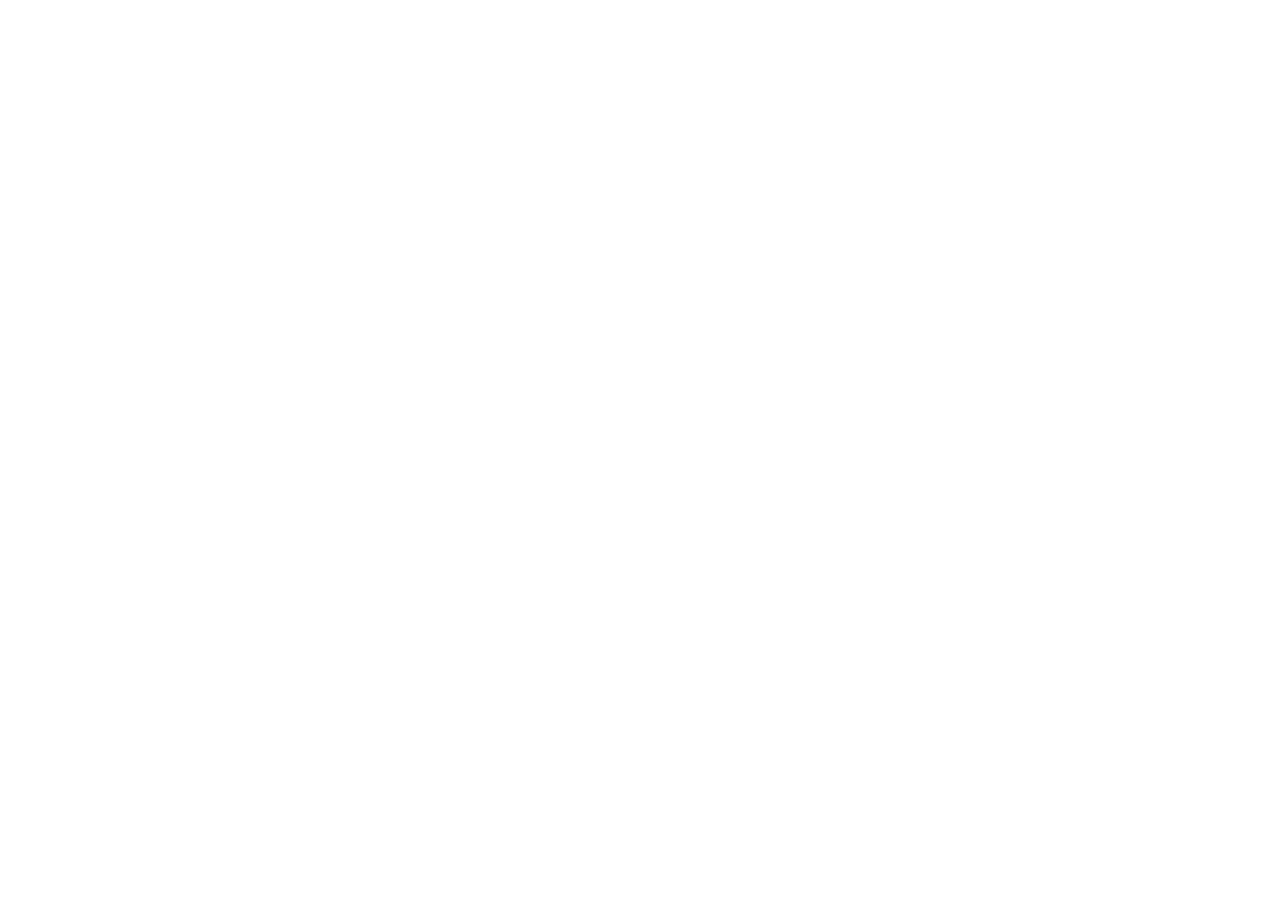
==== index.html @ c9821f2e "init commit" ====
<!DOCTYPE html>
<html lang="en">
<head>
    <meta charset="UTF-8">
    <meta name="viewport" content="width=device-width, initial-scale=1.0">
    <title>Document</title>
</head>
<body>
    
</body>
</html>
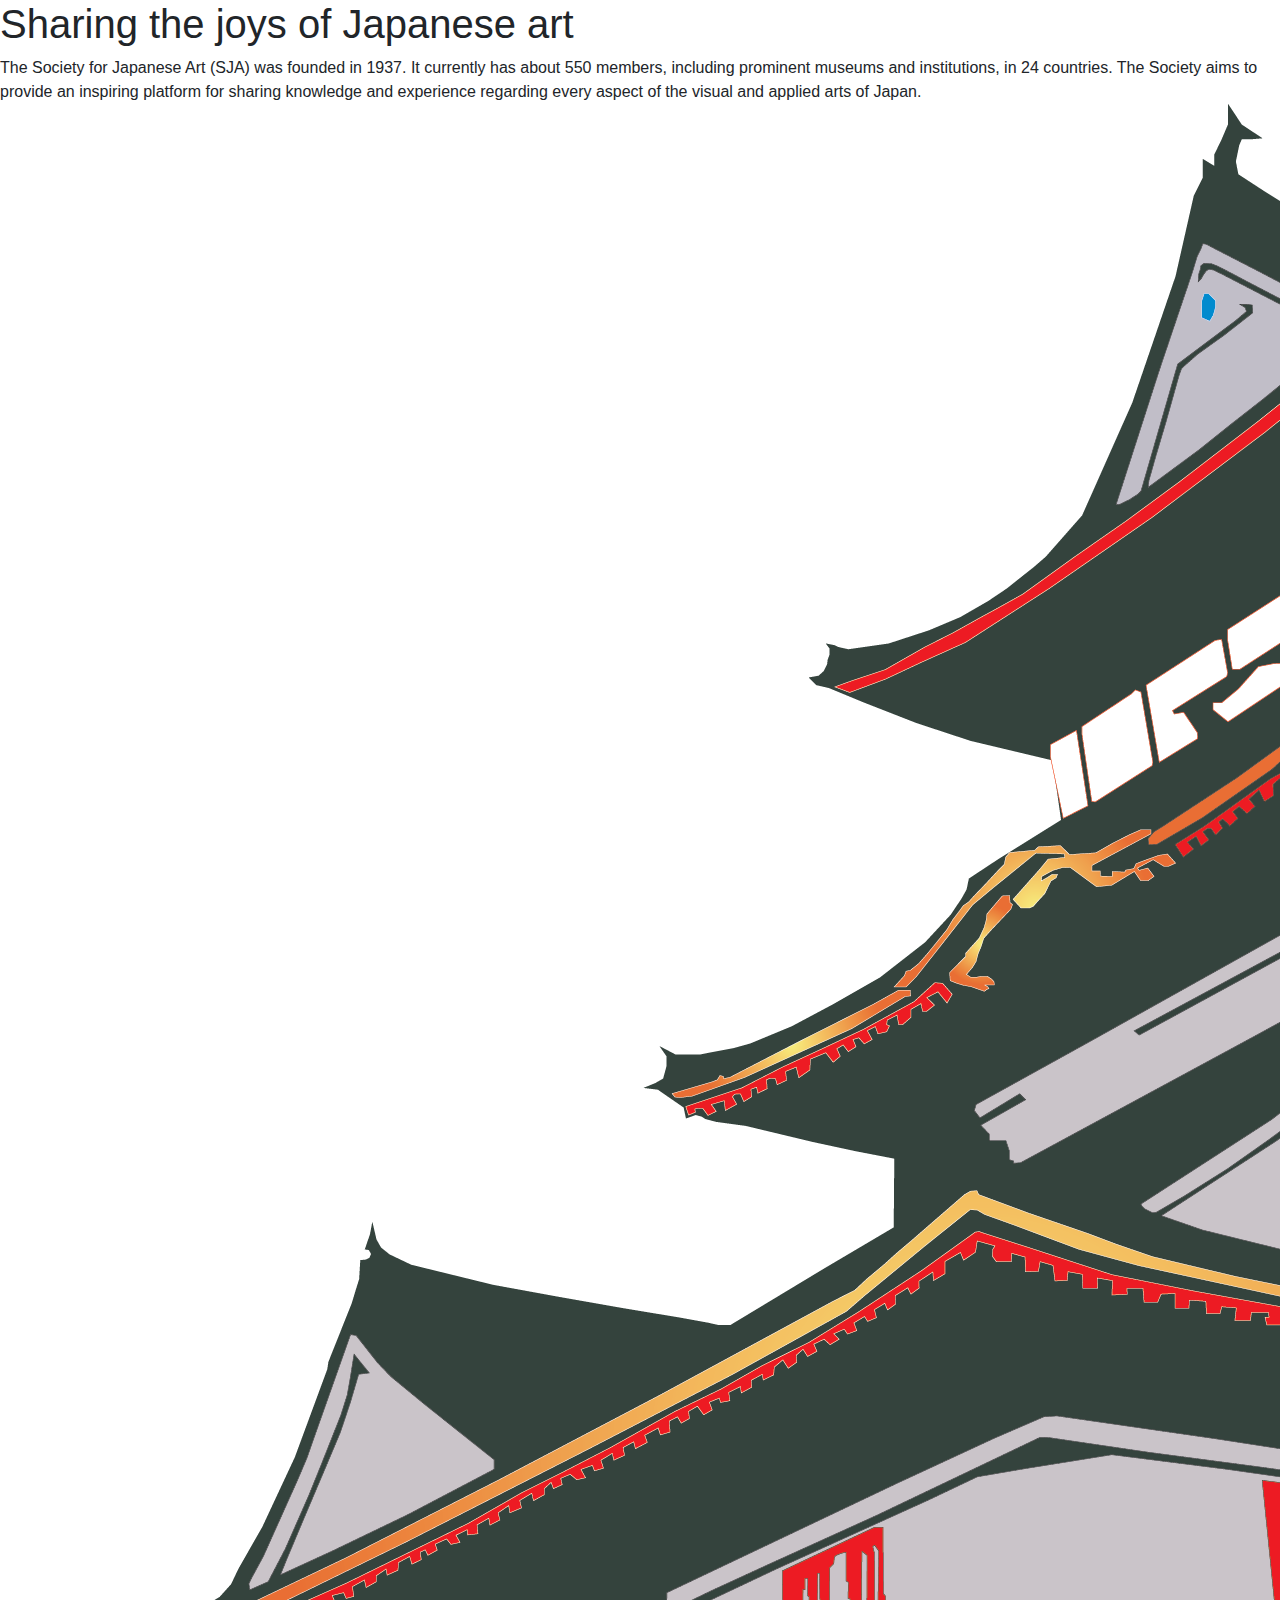
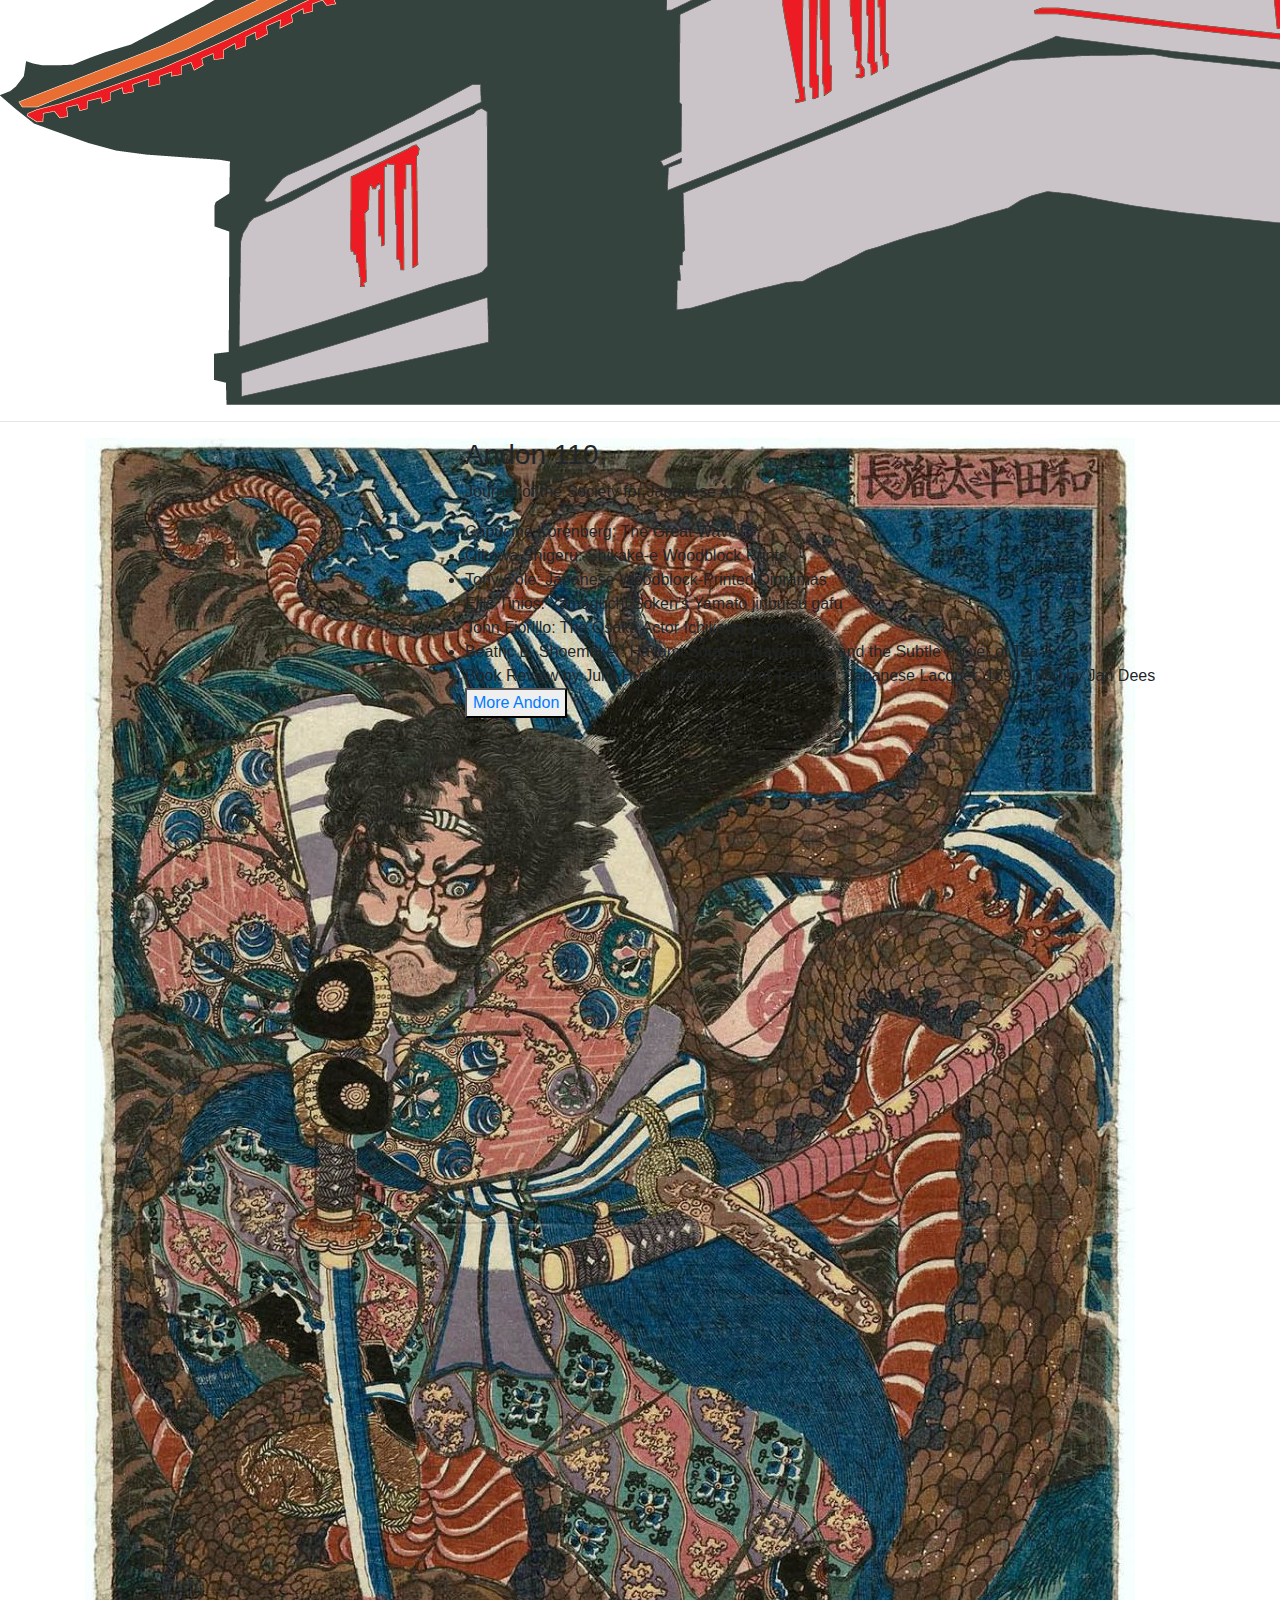
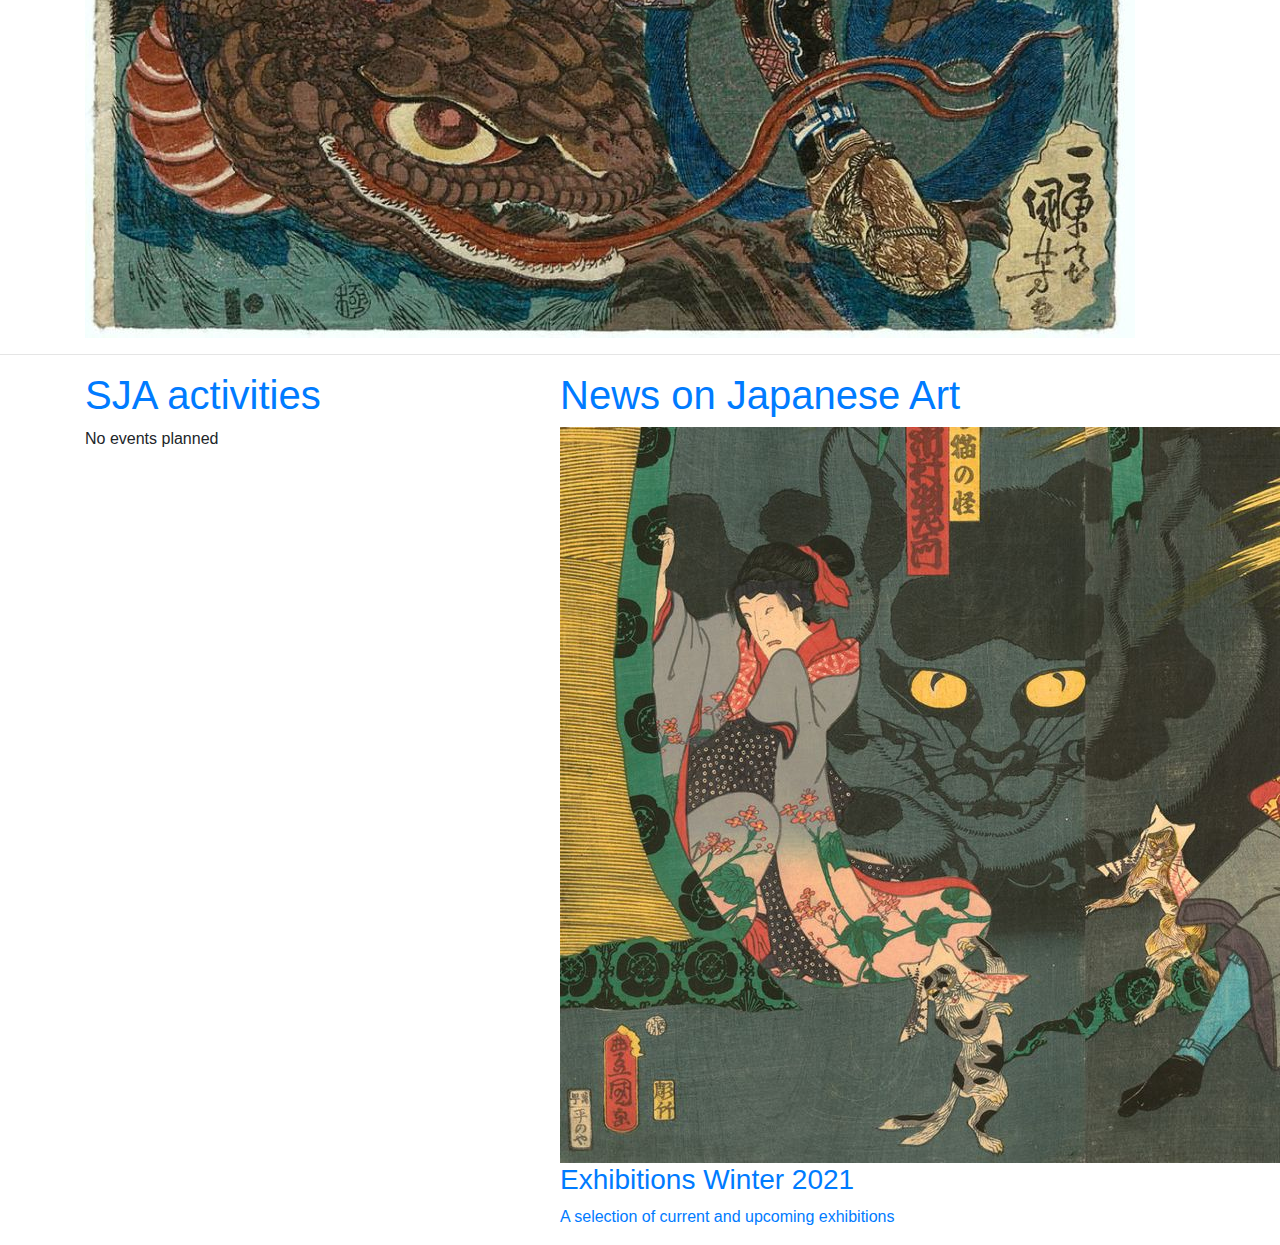
==== commit 058bd001: "index page added" ====
--- a/index.html
+++ b/index.html
@@ -4,8 +4,77 @@
     <meta charset="UTF-8">
     <meta name="viewport" content="width=device-width, initial-scale=1.0">
     <title>Document</title>
+    <script src="https://code.jquery.com/jquery-3.5.1.min.js" integrity="sha256-9/aliU8dGd2tb6OSsuzixeV4y/faTqgFtohetphbbj0=" crossorigin="anonymous"></script>
+    <link rel="stylesheet" href="https://stackpath.bootstrapcdn.com/bootstrap/4.5.2/css/bootstrap.min.css" integrity="sha384-JcKb8q3iqJ61gNV9KGb8thSsNjpSL0n8PARn9HuZOnIxN0hoP+VmmDGMN5t9UJ0Z" crossorigin="anonymous">
+    <script src="https://stackpath.bootstrapcdn.com/bootstrap/4.5.2/js/bootstrap.min.js" integrity="sha384-B4gt1jrGC7Jh4AgTPSdUtOBvfO8shuf57BaghqFfPlYxofvL8/KUEfYiJOMMV+rV" crossorigin="anonymous"></script>
+    <link rel="stylesheet" href="style.css">
 </head>
 <body>
-    
+    <header class="header__menu">
+
+    </header>
+
+    <div class="block__menu">
+        <div class="text">
+            <h1>Sharing the joys of Japanese art</h1>
+            <span>The Society for Japanese Art (SJA) was founded in 1937. It currently has about 550 members, including prominent museums and institutions, in 24 countries. The Society aims to provide an inspiring platform for sharing knowledge and experience regarding every aspect of the visual and applied arts of Japan.</span>
+        </div>
+        <div class="img"><img src="backgr.png" alt=""> </div>
+    </div>
+    <div class="hr"><hr></div>
+    <div class="block__main">
+        <div class="container">
+            <div class="row">
+                <div class="col-4">
+                    <div class="block1">
+                        <img src="img.png" alt="">
+                    </div>
+                </div>
+                <div class="col-8">
+                    <div class="block">
+                        <h3>Andon 110</h3>  
+                        <p>Journal of the Society for Japanese Art</p>
+                        <div class="names">
+                            <li>Capucine Korenberg: The Great Wave</li>
+                            <li>Oikawa Shigeru: Shikake-e Woodblock Prints</li>
+                            <li>Tony Cole: Japanese Woodblock-Printed Dioramas</li>
+                            <li>Ellis Tinios: Yamaguchi Soken’s Yamato jinbutsu gafu</li>
+                            <li>John Fiorillo: The Osaka Actor Ichikawa Gyokuen</li>
+                            <li>Beatric B. Shoemaker: Hayami Sōtatsu, Hayami-ryū and the Subtle Power of Tea</li>
+                            <li>Book Review by Julia Hutt: Breaking Out of Tradition: Japanese Lacquer, 1890-1950 by Jan Dees</li>
+                        </div>
+                        <div class="button">
+                            <button><a href=""><span>More Andon</span></a></button>
+                        </div>
+                    </div>
+                </div>
+            </div>
+        </div>
+    </div>
+    <div class="hr"><hr></div>
+    <div class="container">
+        <div class="row">
+            <div class="col-5">
+                <div class="blockk">
+                    <a href=""><h1>SJA activities</h1></a>
+                    <span>No events planned</span>
+                </div>
+            </div>
+            <div class="col-7">
+                <div class="block_">
+                    <a href=""><h1>News on Japanese Art</h1></a>
+                    <div class="upcom">
+                        <a class="imagee" href="">
+                            <img src="img2.png" alt="">
+                            <div class="text2">
+                                <h3>Exhibitions Winter 2021</h3>
+                                <p>A selection of current and upcoming exhibitions</p>
+                            </div>
+                        </a>
+                    </div>
+                </div>
+            </div>
+        </div>
+    </div>
 </body>
 </html>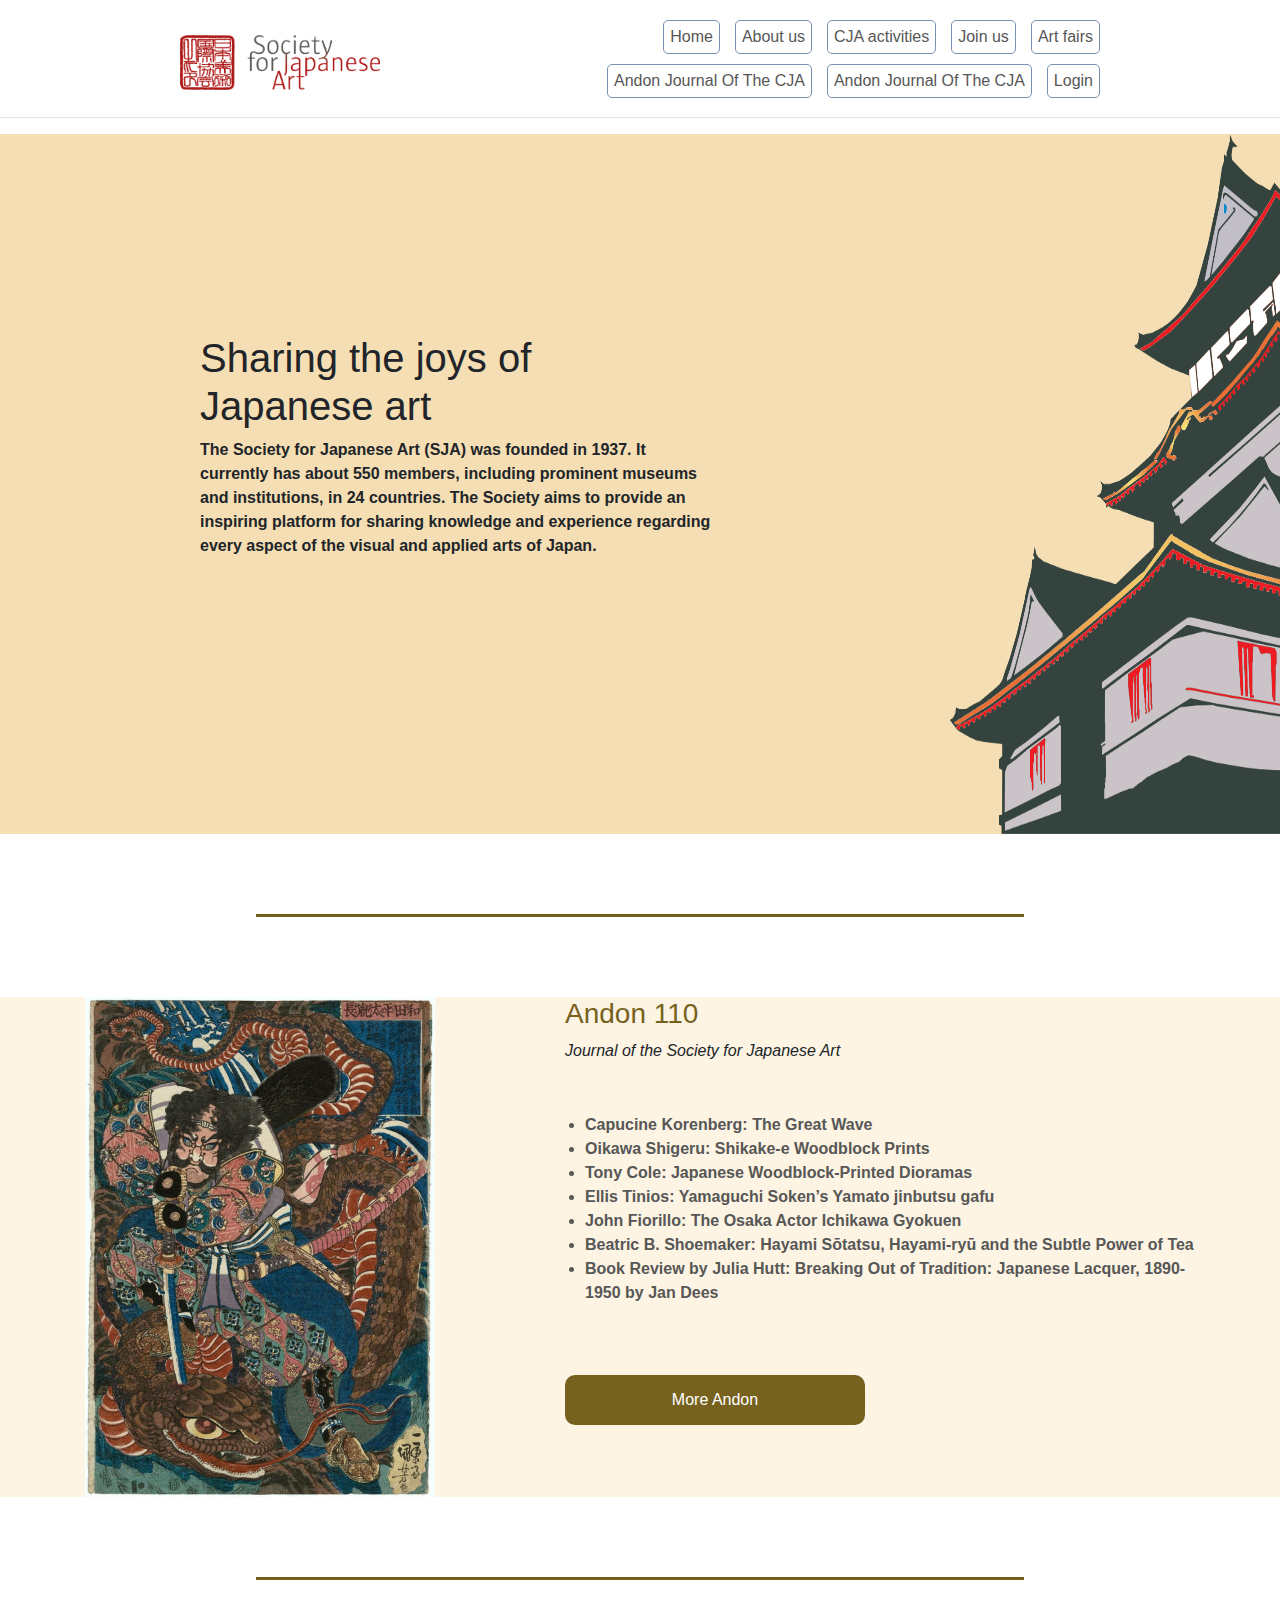
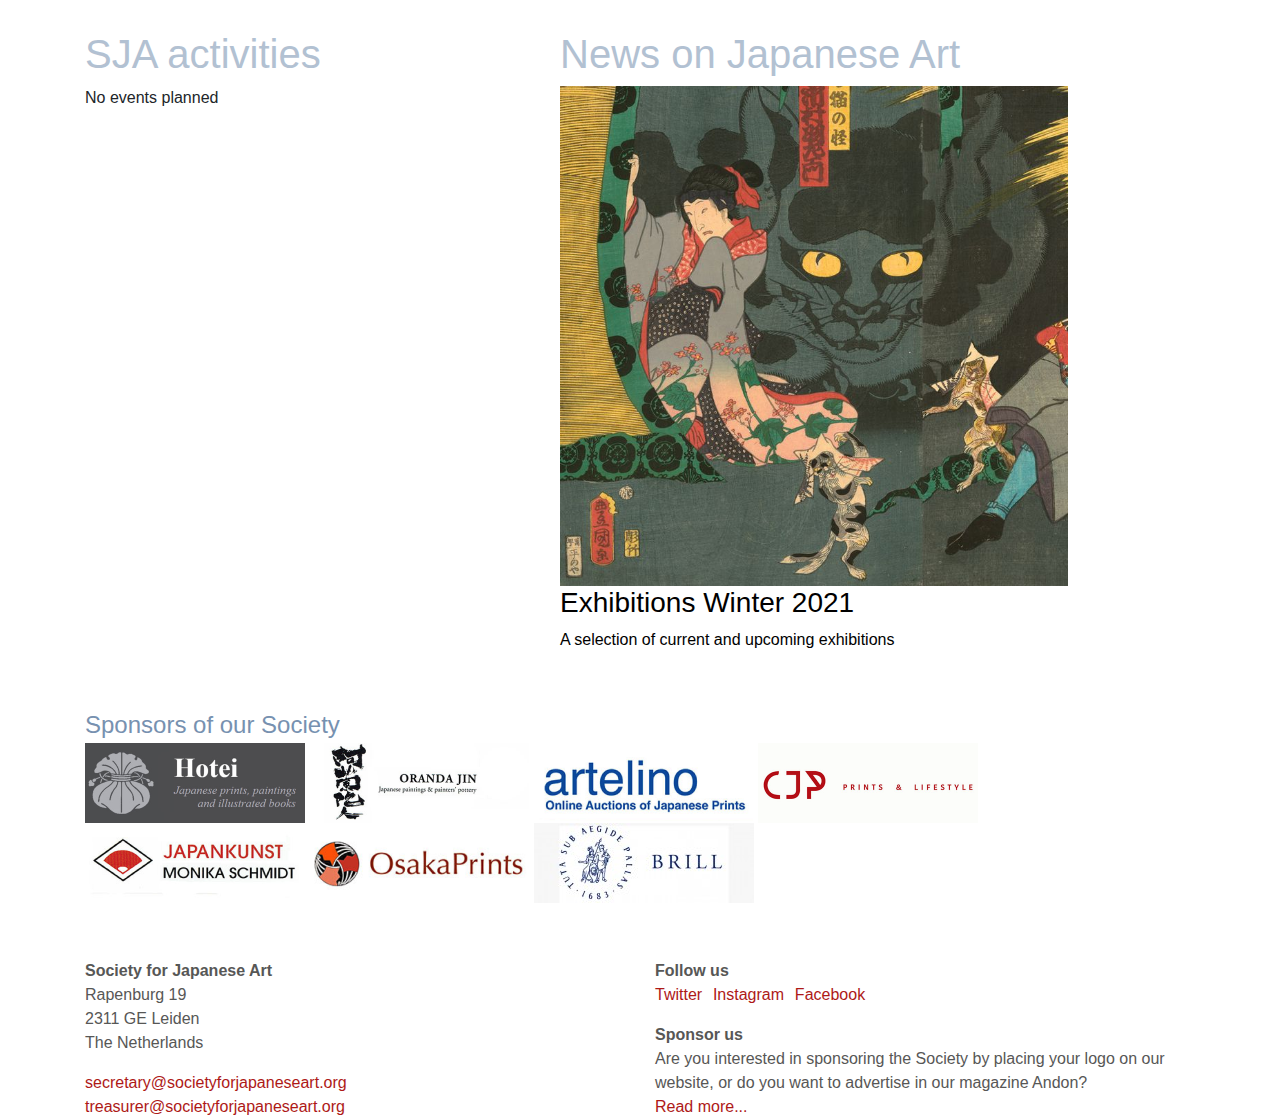
==== commit e3c0a0e7: "pages linked" ====
--- a/index.html
+++ b/index.html
@@ -7,12 +7,32 @@
     <script src="https://code.jquery.com/jquery-3.5.1.min.js" integrity="sha256-9/aliU8dGd2tb6OSsuzixeV4y/faTqgFtohetphbbj0=" crossorigin="anonymous"></script>
     <link rel="stylesheet" href="https://stackpath.bootstrapcdn.com/bootstrap/4.5.2/css/bootstrap.min.css" integrity="sha384-JcKb8q3iqJ61gNV9KGb8thSsNjpSL0n8PARn9HuZOnIxN0hoP+VmmDGMN5t9UJ0Z" crossorigin="anonymous">
     <script src="https://stackpath.bootstrapcdn.com/bootstrap/4.5.2/js/bootstrap.min.js" integrity="sha384-B4gt1jrGC7Jh4AgTPSdUtOBvfO8shuf57BaghqFfPlYxofvL8/KUEfYiJOMMV+rV" crossorigin="anonymous"></script>
-    <link rel="stylesheet" href="style.css">
+    <link rel="stylesheet" href="index-style.css">
+    <link rel="stylesheet" href="header-styles.css">
+    <link rel="stylesheet" href="footer_style.css">
 </head>
 <body>
-    <header class="header__menu">
-
+    <header class="header">
+        <div class="container container__header">
+            <div class="header-logo">
+                <img src="header-logo.png" alt="" class="header__logo">
+            </div>
+            <ul class="header-links">
+                <a href="index.html" class="links">Home</a>
+                <a href="#" class="links">About us</a>
+                <a href="#" class="links">CJA activities</a>
+                <a href="join-us.html" class="links">Join us</a>
+                <a href="art-fairs.html" class="links">Art fairs</a>
+                <div class="w-100"></div>
+                <div class="wrapper">
+                    <a href="andon-journal-of-the-sja.html" class="links">Andon Journal Of The CJA</a>
+                    <a href="index666.html" class="links">Andon Journal Of The CJA</a>
+                    <a href="#" class="links">Login</a>
+                </div>
+            </ul>
+        </div>
     </header>
+    <hr>
 
     <div class="block__menu">
         <div class="text">
@@ -76,5 +96,56 @@
             </div>
         </div>
     </div>
+    <div class="container">
+        <footer>
+            <div class="foot_head">
+                <p class="headertxt">Sponsors of our Society</p>
+            </div>
+            <div class="spons_logos">
+                <img src="footer_hotei.png" alt="">
+                <img src="footer_oranda_jin.png" alt="">
+                <img src="footer_artelino.png" alt="">
+                <img src="fooetr_cjp.png" alt="">
+                <img src="footer_monika_schmidt.png" alt="">
+                <img src="footer_osaka_prints.png" alt="">
+                <img src="footer_logo_brill.jpg" alt="">
+            </div>
+            <div class="row foot_c">
+                <div class="col-md-6 foot_conact">
+                    <p class="paragraph boldtxt">Society for Japanese Art</p>
+                    <p class="paragraph">Rapenburg 19</p>
+                    <p class="paragraph">2311 GE Leiden</p>
+                    <p class="paragraph">The Netherlands</p>
+
+                    <a href="" class="redlink">
+                        <p class="amargin">secretary@societyforjapaneseart.org</p>
+                    </a>
+                    <a href="" class="redlink">
+                        <p>treasurer@societyforjapaneseart.org</p>
+                    </a>
+                </div>
+                <div class="col-md-6 foot_conact">
+                    <p class="paragraph boldtxt">Follow us</p>
+                    <div class="socseti">
+                        <a href="" class="redlink soc">
+                            <p class="soc">Twitter</p>
+                        </a>
+                        <a href="" class="redlink soc">
+                            <p class="soc">Instagram</p>
+                        </a>
+                        <a href="" class="redlink soc">
+                            <p class="soc">Facebook</p>
+                        </a>
+                    </div>
+                    <p class="paragraph boldtxt amargin">Sponsor us</p>
+                    <p class="paragraph">Are you interested in sponsoring the Society by placing your logo on our
+                        website, or do you want to advertise in our magazine Andon?</p>
+                    <a href="" class="redlink">
+                        <p>Read more...</p>
+                    </a>
+                </div>
+            </div>
+        </footer>
+    </div>
 </body>
 </html>--- a/index-style.css
+++ b/index-style.css
@@ -0,0 +1,120 @@
+.header__menu{
+    height: 100px;
+    width: 100%;
+}
+.block__menu{
+    background-color: wheat;
+    display: flex;
+    width: 100%;
+    height: 700px;
+    position: relative;
+}
+
+.img img{
+    width: 50%;
+    height: 700px;
+    margin-left: 950px;
+}
+
+.text{
+    position: absolute;
+    width: 40%;
+    margin-top: 200px;
+    margin-left: 200px;
+}
+
+.text span{
+    font-weight: bold;
+}
+
+.hr{
+    margin-left: 20%;
+    width: 60%;
+    height: 3px;
+    background-color: #76621e;
+    margin-top: 80px;
+}
+
+.block__main{
+    margin-top: 80px;
+    background-color: rgb(253, 244, 228);
+}
+
+.block1 img{
+    height: 500px;
+    width: 100%;
+}
+
+.block{
+    margin-left: 100px;
+}
+
+.names{
+    margin-top: 50px;
+    margin-left: 20px;
+}
+
+.names li{
+    font-weight: bold;
+    color: #575756;
+}
+
+.block p{
+    font-style: italic;
+}
+
+.block span{
+    color: white;
+}
+
+.block a{
+    text-decoration: none;
+}
+
+.block h3{
+    color: #76621e;
+}
+
+.block button{
+    width: 300px;
+    height: 50px;
+    background-color: #76621e;
+    margin-top: 70px;
+    border-style: none;
+    outline: none;
+    border-radius: 10px;
+}
+
+.blockk a{
+    color: #b2c1d2;
+}
+
+.block_ a{
+    color: #b2c1d2;
+}
+
+.block_ a:hover{
+    background-color: #6c9ed6;
+}
+
+.text2{
+    color: black;
+}
+
+.imagee img{
+    width: 100%;
+    height: 500px;
+}
+
+.upcom{
+    width: 80%;
+}
+
+.upcom:hover{
+    background-color: #b2c1d2;
+    padding: 5px;
+}
+
+.row{
+    margin-top: 50px;
+}--- a/header-styles.css
+++ b/header-styles.css
@@ -0,0 +1,46 @@
+.header__logo{
+    width: 200px;
+    height: 55px;
+}
+.links{
+    border: 1px solid #7791b0;
+    padding: 4px 6px 4px 6px;
+    margin-left: 15px;
+    border-radius: 5px;
+    margin-top: 10px;
+    color: #575756;
+    font-weight: 500;
+    text-decoration: none;
+}
+.header-links{
+    display: flex;
+    flex-wrap: wrap;
+    justify-content: flex-end;
+    box-sizing: border-box;
+
+}
+.wrapper{
+    display: flex;
+    align-items: flex-end;
+    justify-content: end;
+    text-align: right;
+
+}
+.container__header{
+    display: flex;
+    align-items: center;
+    justify-content: center;
+    max-width: 950px;
+}
+a:hover{
+    border-bottom: 2px solid #AE1917;
+    box-sizing: border-box;
+    color: #575756;
+    text-decoration: none;
+}
+.header{
+    padding-top: 10px;
+}
+hr{
+    margin-top: 3px;
+}--- a/footer_style.css
+++ b/footer_style.css
@@ -0,0 +1,50 @@
+footer{
+    margin-top: 5%;
+}
+
+p{
+    margin: 0;
+    padding: 0;
+}
+.headertxt{
+    color: #7791b0;
+}
+.foot_head > p{
+    font-family: "Source Sans Pro", sans-serif;
+    font-weight: 400;
+    font-size: 24px;
+}
+.paragraph{
+    color: #575756;
+    font-size: 16px;
+    font-weight: 400px;
+    -webkit-font-smoothing: antialiased;
+}
+.boldtxt{
+    font-size: 16px;
+    font-weight: 600;
+    color: #575756;
+}
+.redlink{
+    color: #AE1917;
+}
+
+.redlink:hover{
+    color: #AE1917;
+}
+
+.foot_c{
+    margin-top: 5%;
+}
+
+.amargin{
+    margin-top: 3%;
+}
+
+.socseti{
+    display: flex;
+}
+
+.soc{
+    margin-right: 2%;
+}